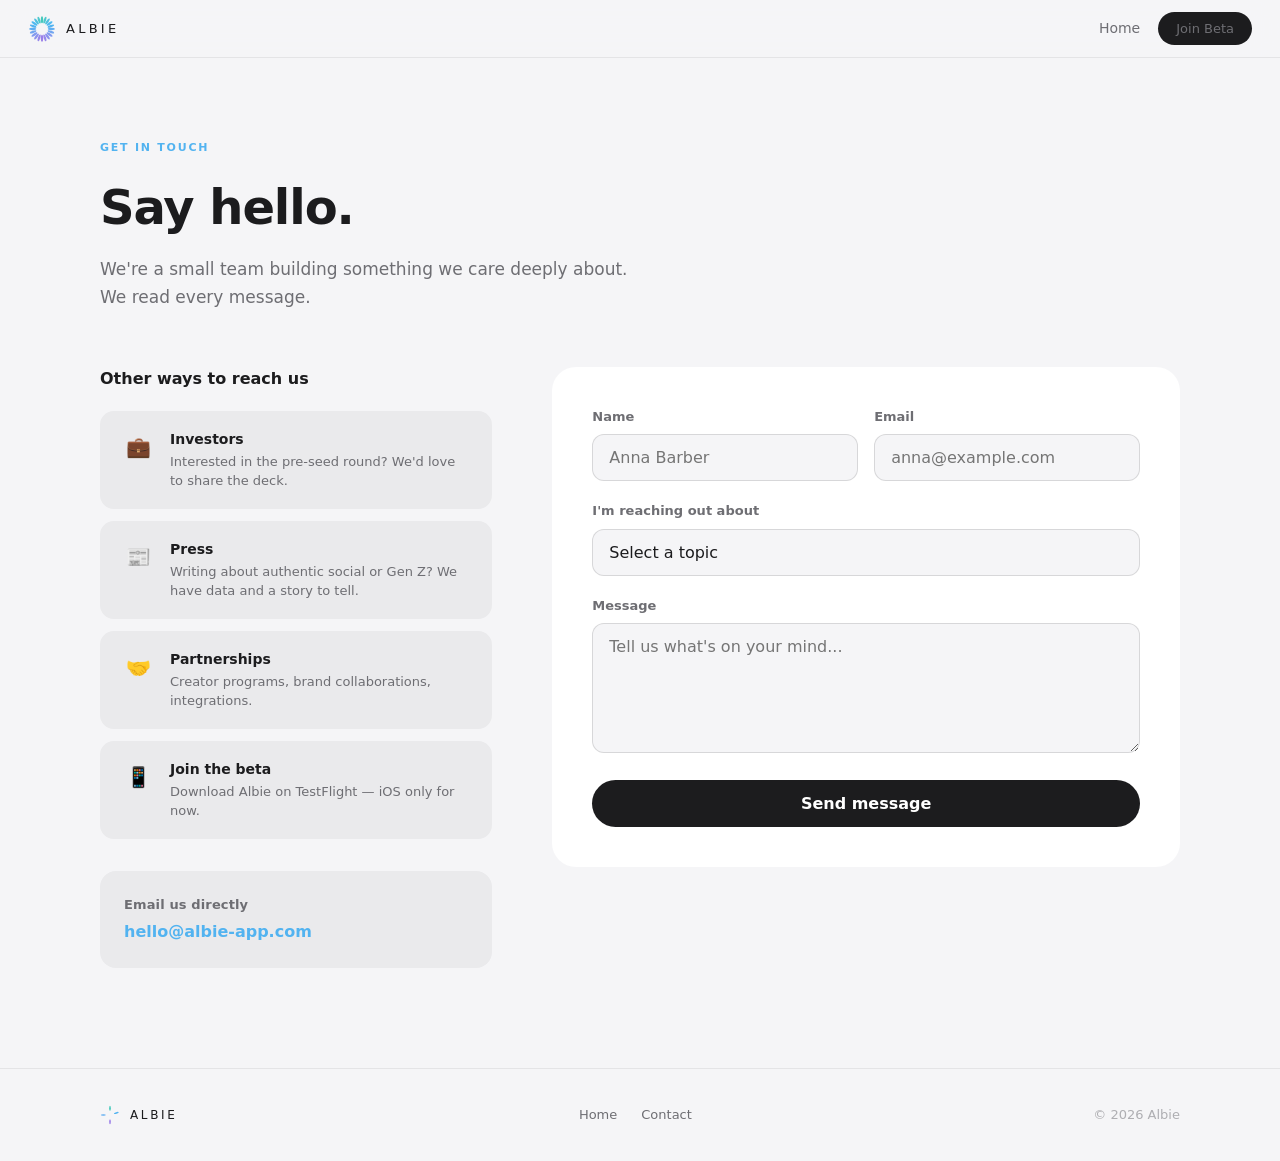
==== contact.html @ c2ff6866 "init: landing page and contact form" ====
<!DOCTYPE html>
<html lang="en">
<head>
  <meta charset="UTF-8">
  <meta name="viewport" content="width=device-width, initial-scale=1.0">
  <title>Contact — Albie</title>
  <meta name="description" content="Get in touch with the Albie team — investors, press, partnerships, or general questions.">
  <link rel="stylesheet" href="styles.css">
</head>
<body>

  <!-- ── Nav ── -->
  <nav>
    <a href="/" class="nav-logo">
      <svg class="logo-mark" width="28" height="28" viewBox="0 0 36 36" fill="none">
        <ellipse cx="18" cy="6" rx="1.5" ry="4.5" fill="#45C9BB" transform="rotate(0 18 18)"/>
        <ellipse cx="18" cy="6" rx="1.5" ry="4.5" fill="#4DC8CC" transform="rotate(18 18 18)"/>
        <ellipse cx="18" cy="6" rx="1.5" ry="4.5" fill="#52C0E0" transform="rotate(36 18 18)"/>
        <ellipse cx="18" cy="6" rx="1.5" ry="4.5" fill="#52BAF0" transform="rotate(54 18 18)"/>
        <ellipse cx="18" cy="6" rx="1.5" ry="4.5" fill="#52B3F0" transform="rotate(72 18 18)"/>
        <ellipse cx="18" cy="6" rx="1.5" ry="4.5" fill="#60AEF2" transform="rotate(90 18 18)"/>
        <ellipse cx="18" cy="6" rx="1.5" ry="4.5" fill="#72A6F0" transform="rotate(108 18 18)"/>
        <ellipse cx="18" cy="6" rx="1.5" ry="4.5" fill="#829BEF" transform="rotate(126 18 18)"/>
        <ellipse cx="18" cy="6" rx="1.5" ry="4.5" fill="#8E93ED" transform="rotate(144 18 18)"/>
        <ellipse cx="18" cy="6" rx="1.5" ry="4.5" fill="#9788EB" transform="rotate(162 18 18)"/>
        <ellipse cx="18" cy="6" rx="1.5" ry="4.5" fill="#9B7FE8" transform="rotate(180 18 18)"/>
        <ellipse cx="18" cy="6" rx="1.5" ry="4.5" fill="#9788EB" transform="rotate(198 18 18)"/>
        <ellipse cx="18" cy="6" rx="1.5" ry="4.5" fill="#8E93ED" transform="rotate(216 18 18)"/>
        <ellipse cx="18" cy="6" rx="1.5" ry="4.5" fill="#829BEF" transform="rotate(234 18 18)"/>
        <ellipse cx="18" cy="6" rx="1.5" ry="4.5" fill="#72A6F0" transform="rotate(252 18 18)"/>
        <ellipse cx="18" cy="6" rx="1.5" ry="4.5" fill="#60AEF2" transform="rotate(270 18 18)"/>
        <ellipse cx="18" cy="6" rx="1.5" ry="4.5" fill="#52B3F0" transform="rotate(288 18 18)"/>
        <ellipse cx="18" cy="6" rx="1.5" ry="4.5" fill="#52BAF0" transform="rotate(306 18 18)"/>
        <ellipse cx="18" cy="6" rx="1.5" ry="4.5" fill="#52C0E0" transform="rotate(324 18 18)"/>
        <ellipse cx="18" cy="6" rx="1.5" ry="4.5" fill="#4DC8CC" transform="rotate(342 18 18)"/>
      </svg>
      <span class="nav-wordmark">ALBIE</span>
    </a>
    <div class="nav-links">
      <a href="/">Home</a>
      <a href="https://testflight.apple.com/join/ATGr8Ppr" class="btn btn-primary" style="padding: 7px 18px; font-size: 13px;">Join Beta</a>
    </div>
  </nav>

  <!-- ── Contact ── -->
  <section class="contact-section">
    <div class="container">

      <div class="contact-header fade-in">
        <div class="eyebrow">Get in touch</div>
        <h1>Say hello.</h1>
        <p>We're a small team building something we care deeply about.<br>We read every message.</p>
      </div>

      <div class="contact-grid">

        <!-- Left: quick links -->
        <div class="contact-info fade-in">
          <h3>Other ways to reach us</h3>
          <div class="contact-links">

            <a id="investors" href="#contact-form" class="contact-link-item" onclick="document.querySelector('[name=type]').value='investors'">
              <div class="contact-link-icon">💼</div>
              <div>
                <div class="contact-link-label">Investors</div>
                <div class="contact-link-desc">Interested in the pre-seed round? We'd love to share the deck.</div>
              </div>
            </a>

            <a id="press" href="#contact-form" class="contact-link-item" onclick="document.querySelector('[name=type]').value='press'">
              <div class="contact-link-icon">📰</div>
              <div>
                <div class="contact-link-label">Press</div>
                <div class="contact-link-desc">Writing about authentic social or Gen Z? We have data and a story to tell.</div>
              </div>
            </a>

            <a href="#contact-form" class="contact-link-item" onclick="document.querySelector('[name=type]').value='partnerships'">
              <div class="contact-link-icon">🤝</div>
              <div>
                <div class="contact-link-label">Partnerships</div>
                <div class="contact-link-desc">Creator programs, brand collaborations, integrations.</div>
              </div>
            </a>

            <a href="https://testflight.apple.com/join/ATGr8Ppr" class="contact-link-item">
              <div class="contact-link-icon">📱</div>
              <div>
                <div class="contact-link-label">Join the beta</div>
                <div class="contact-link-desc">Download Albie on TestFlight — iOS only for now.</div>
              </div>
            </a>

          </div>

          <div style="margin-top: 32px; padding: 24px; background: var(--surface); border-radius: 16px;">
            <div style="font-size: 13px; font-weight: 600; color: var(--text-secondary); margin-bottom: 6px; letter-spacing: 0.01em;">Email us directly</div>
            <a href="mailto:hello@albie-app.com" style="font-size: 16px; font-weight: 600; color: var(--blue); text-decoration: none;">hello@albie-app.com</a>
          </div>
        </div>

        <!-- Right: form -->
        <div id="contact-form" class="fade-in">
          <div class="contact-form">

            <div id="form-wrapper">
              <!-- Replace YOUR_FORM_ID with your Formspree form ID after signing up at formspree.io -->
              <form action="https://formspree.io/f/YOUR_FORM_ID" method="POST" id="contact">

                <div class="form-row-2">
                  <div class="form-group">
                    <label for="name">Name</label>
                    <input type="text" id="name" name="name" placeholder="Anna Barber" required>
                  </div>
                  <div class="form-group">
                    <label for="email">Email</label>
                    <input type="email" id="email" name="email" placeholder="anna@example.com" required>
                  </div>
                </div>

                <div class="form-group">
                  <label for="type">I'm reaching out about</label>
                  <select id="type" name="type" required>
                    <option value="" disabled selected>Select a topic</option>
                    <option value="general">General inquiry</option>
                    <option value="investors">Investment / Pre-seed round</option>
                    <option value="press">Press / Media</option>
                    <option value="partnerships">Partnerships</option>
                    <option value="beta">Beta feedback</option>
                    <option value="other">Something else</option>
                  </select>
                </div>

                <div class="form-group">
                  <label for="message">Message</label>
                  <textarea id="message" name="message" placeholder="Tell us what's on your mind..." required></textarea>
                </div>

                <div class="form-submit">
                  <button type="submit" class="btn btn-primary" style="width: 100%; justify-content: center; font-size: 16px; padding: 14px;">
                    Send message
                  </button>
                </div>

              </form>
            </div>

            <div class="form-success" id="form-success">
              <div class="success-icon">✉️</div>
              <h3>Message sent.</h3>
              <p>Thanks for reaching out — we'll get back to you within a couple of days.</p>
            </div>

          </div>
        </div>

      </div>
    </div>
  </section>

  <!-- ── Footer ── -->
  <footer>
    <div class="footer-inner">
      <a href="/" class="footer-logo">
        <svg width="20" height="20" viewBox="0 0 36 36" fill="none">
          <ellipse cx="18" cy="6" rx="1.5" ry="4.5" fill="#45C9BB" transform="rotate(0 18 18)"/>
          <ellipse cx="18" cy="6" rx="1.5" ry="4.5" fill="#52B3F0" transform="rotate(72 18 18)"/>
          <ellipse cx="18" cy="6" rx="1.5" ry="4.5" fill="#9B7FE8" transform="rotate(180 18 18)"/>
          <ellipse cx="18" cy="6" rx="1.5" ry="4.5" fill="#60AEF2" transform="rotate(270 18 18)"/>
        </svg>
        <span class="footer-wordmark">ALBIE</span>
      </a>
      <div class="footer-links">
        <a href="/">Home</a>
        <a href="contact.html">Contact</a>
      </div>
      <span class="footer-copy">© 2026 Albie</span>
    </div>
  </footer>

  <script>
    // Fade-in on scroll
    const observer = new IntersectionObserver(
      entries => entries.forEach(e => { if (e.isIntersecting) e.target.classList.add('visible'); }),
      { threshold: 0.1, rootMargin: '0px 0px -40px 0px' }
    );
    document.querySelectorAll('.fade-in').forEach(el => observer.observe(el));

    // Form success state
    document.getElementById('contact').addEventListener('submit', async function(e) {
      e.preventDefault();
      const form = e.target;
      const data = new FormData(form);

      // Skip Formspree if placeholder ID is still in place
      if (form.action.includes('YOUR_FORM_ID')) {
        document.getElementById('form-wrapper').style.display = 'none';
        document.getElementById('form-success').style.display = 'block';
        return;
      }

      try {
        const res = await fetch(form.action, {
          method: 'POST', body: data,
          headers: { 'Accept': 'application/json' }
        });
        if (res.ok) {
          document.getElementById('form-wrapper').style.display = 'none';
          document.getElementById('form-success').style.display = 'block';
        } else {
          alert('Something went wrong. Please email us at hello@albie-app.com');
        }
      } catch {
        alert('Something went wrong. Please email us at hello@albie-app.com');
      }
    });
  </script>
</body>
</html>
---- styles.css ----
:root {
  --bg: #F5F5F7;
  --surface: #EAEAEC;
  --surface-alt: #E2E2E5;
  --text: #1C1C1E;
  --text-secondary: #6E6E73;
  --text-tertiary: #AEAEB2;
  --blue: #52B3F0;
  --purple: #9B7FE8;
  --teal: #45C9BB;
  --border: rgba(0,0,0,0.07);
  --border-strong: rgba(0,0,0,0.12);
  --radius: 20px;
  --max: 1080px;
}

*, *::before, *::after { box-sizing: border-box; margin: 0; padding: 0; }

html {
  font-family: -apple-system, BlinkMacSystemFont, 'Segoe UI', system-ui, sans-serif;
  background: var(--bg);
  color: var(--text);
  line-height: 1.5;
  -webkit-font-smoothing: antialiased;
  scroll-behavior: smooth;
}

/* ── Nav ── */
nav {
  position: fixed; top: 0; left: 0; right: 0; z-index: 100;
  display: flex; align-items: center; justify-content: space-between;
  padding: 0 28px; height: 58px;
  background: rgba(245,245,247,0.88);
  backdrop-filter: blur(20px);
  -webkit-backdrop-filter: blur(20px);
  border-bottom: 1px solid var(--border);
}

.nav-logo {
  display: flex; align-items: center; gap: 10px; text-decoration: none;
}
.nav-wordmark {
  font-size: 13px; font-weight: 400; letter-spacing: 0.25em; color: var(--text);
}
.nav-links { display: flex; align-items: center; gap: 4px; }
.nav-links a {
  font-size: 14px; font-weight: 500; color: var(--text-secondary);
  text-decoration: none; padding: 6px 14px; border-radius: 20px;
  transition: color 0.15s, background 0.15s;
}
.nav-links a:hover { color: var(--text); background: var(--surface); }

/* ── Buttons ── */
.btn {
  display: inline-flex; align-items: center; justify-content: center; gap: 8px;
  padding: 11px 24px; border-radius: 100px;
  font-size: 15px; font-weight: 600; text-decoration: none;
  transition: opacity 0.15s, transform 0.12s;
  cursor: pointer; border: none; font-family: inherit;
}
.btn:active { transform: scale(0.97); }
.btn-primary { background: var(--text); color: #fff; }
.btn-primary:hover { opacity: 0.82; }
.btn-ghost {
  background: transparent; color: var(--text);
  border: 1.5px solid var(--border-strong);
}
.btn-ghost:hover { background: var(--surface); }
.btn-blue { background: var(--blue); color: #fff; }
.btn-blue:hover { opacity: 0.88; }

/* ── Layout ── */
section { padding: 96px 28px; }
.container { max-width: var(--max); margin: 0 auto; }
.eyebrow {
  font-size: 11px; font-weight: 700; letter-spacing: 0.16em;
  text-transform: uppercase; color: var(--blue); margin-bottom: 14px;
}
.eyebrow.purple { color: var(--purple); }

/* ── Hero ── */
.hero {
  padding-top: 148px; padding-bottom: 100px;
  text-align: center;
}
.hero-logo {
  display: flex; align-items: center; justify-content: center;
  gap: 14px; margin-bottom: 52px;
}
.hero-wordmark {
  font-size: 26px; font-weight: 300; letter-spacing: 0.36em; color: var(--text);
}
.hero h1 {
  font-size: clamp(38px, 5.5vw, 66px); font-weight: 700;
  letter-spacing: -0.025em; line-height: 1.12; margin-bottom: 22px;
}
.hero h1 .blue { color: var(--blue); }
.hero > p {
  font-size: 19px; color: var(--text-secondary);
  max-width: 500px; margin: 0 auto 40px; line-height: 1.65;
}
.hero-cta { display: flex; gap: 12px; justify-content: center; flex-wrap: wrap; }
.hero-note { font-size: 13px; color: var(--text-tertiary); margin-top: 16px; }

/* ── Problem ── */
.problem-wrap {
  margin: 0 28px;
  background: var(--text); color: #fff;
  border-radius: 28px; padding: 96px 40px;
  text-align: center;
}
.problem-wrap h2 {
  font-size: clamp(32px, 5vw, 62px); font-weight: 700;
  letter-spacing: -0.025em; line-height: 1.12; margin-bottom: 20px;
}
.problem-wrap h2 .blue { color: var(--blue); }
.problem-wrap h2 .small { font-size: clamp(22px, 3.5vw, 44px); opacity: 0.5; font-weight: 400; display: block; margin-bottom: 8px; }
.divider-dot {
  width: 1px; height: 52px; background: rgba(255,255,255,0.18);
  margin: 0 auto 20px;
}
.problem-sub {
  font-size: 18px; opacity: 0.6; max-width: 460px; margin: 0 auto;
  line-height: 1.65;
}

/* ── Gap ── */
.gap { text-align: center; }
.gap h2 {
  font-size: clamp(28px, 4vw, 50px); font-weight: 700;
  letter-spacing: -0.022em; margin-bottom: 12px;
}
.gap h2 .purple { color: var(--purple); }
.gap-lead { color: var(--text-secondary); font-size: 17px; margin-bottom: 56px; }
.gap-cards {
  display: grid; grid-template-columns: repeat(auto-fit, minmax(270px, 1fr));
  gap: 14px; margin-bottom: 56px; text-align: left;
}
.gap-card { background: var(--surface); border-radius: var(--radius); padding: 40px 32px; }
.gap-card-platform {
  font-size: 10px; font-weight: 700; letter-spacing: 0.14em;
  text-transform: uppercase; color: var(--text-tertiary); margin-bottom: 14px;
}
.gap-card h3 { font-size: 20px; font-weight: 700; margin-bottom: 14px; }
.gap-card p { font-size: 15px; color: var(--text-secondary); line-height: 1.65; margin-bottom: 18px; }
.verdict { font-size: 14px; font-weight: 600; color: var(--purple); }
.gap-footer {
  font-size: 19px; color: var(--text-secondary); max-width: 640px; margin: 0 auto;
}
.gap-footer strong { color: var(--text); }
.gap-footer .blue { color: var(--blue); }

/* ── Solution ── */
.solution { text-align: center; }
.solution h2 {
  font-size: clamp(28px, 4vw, 50px); font-weight: 700;
  letter-spacing: -0.022em; margin-bottom: 16px;
}
.solution h2 .blue { color: var(--blue); }
.solution-lead {
  font-size: 18px; color: var(--text-secondary);
  max-width: 560px; margin: 0 auto 64px; line-height: 1.65;
}
.solution-grid {
  display: grid; grid-template-columns: repeat(auto-fit, minmax(195px, 1fr));
  gap: 14px; margin-bottom: 56px; text-align: left;
}
.solution-card { background: var(--surface); border-radius: var(--radius); padding: 32px 28px; }
.solution-card-icon {
  width: 42px; height: 42px; border-radius: 11px;
  background: var(--text); color: #fff;
  display: flex; align-items: center; justify-content: center;
  font-size: 19px; margin-bottom: 18px;
}
.solution-card h3 { font-size: 15px; font-weight: 700; margin-bottom: 8px; }
.solution-card p { font-size: 14px; color: var(--text-secondary); line-height: 1.6; }
.solution-quote {
  font-size: 19px; color: var(--text-secondary);
  max-width: 680px; margin: 0 auto; line-height: 1.65;
}
.solution-quote strong { color: var(--text); }
.solution-quote .blue { color: var(--blue); }

/* ── Stats ── */
.stats-wrap {
  background: var(--surface); border-radius: 28px;
  margin: 0 28px; padding: 80px 40px;
}
.stats-label {
  font-size: 11px; font-weight: 700; letter-spacing: 0.14em;
  text-transform: uppercase; color: var(--text-tertiary);
  text-align: center; margin-bottom: 56px;
}
.stats-grid {
  display: grid; grid-template-columns: repeat(auto-fit, minmax(200px, 1fr));
  gap: 40px; text-align: center;
}
.stat-num {
  font-size: 52px; font-weight: 700; line-height: 1;
  letter-spacing: -0.03em; margin-bottom: 12px;
}
.stat-num.blue { color: var(--blue); }
.stat-num.purple { color: var(--purple); }
.stat-title { font-size: 15px; font-weight: 600; margin-bottom: 6px; }
.stat-desc { font-size: 13px; color: var(--text-secondary); line-height: 1.5; }
.stats-footer {
  text-align: center; margin-top: 56px; padding-top: 40px;
  border-top: 1px solid var(--border-strong);
  font-size: 16px; color: var(--text-secondary);
}
.stats-footer .blue { color: var(--blue); font-weight: 600; }

/* ── CTA Banner ── */
.cta-banner { text-align: center; }
.cta-banner h2 {
  font-size: clamp(32px, 5vw, 58px); font-weight: 700;
  letter-spacing: -0.025em; line-height: 1.15; margin-bottom: 18px;
}
.cta-banner p {
  font-size: 18px; color: var(--text-secondary);
  max-width: 480px; margin: 0 auto 36px; line-height: 1.65;
}
.cta-note { font-size: 13px; color: var(--text-tertiary); margin-top: 14px; }

/* ── Footer ── */
footer {
  border-top: 1px solid var(--border);
  padding: 36px 28px;
}
.footer-inner {
  max-width: var(--max); margin: 0 auto;
  display: flex; align-items: center; justify-content: space-between;
  flex-wrap: wrap; gap: 16px;
}
.footer-logo { display: flex; align-items: center; gap: 10px; text-decoration: none; }
.footer-wordmark { font-size: 12px; letter-spacing: 0.22em; color: var(--text); }
.footer-links { display: flex; gap: 24px; }
.footer-links a {
  font-size: 13px; color: var(--text-secondary); text-decoration: none;
  transition: color 0.15s;
}
.footer-links a:hover { color: var(--text); }
.footer-copy { font-size: 13px; color: var(--text-tertiary); }

/* ── Contact page ── */
.contact-section { padding-top: 140px; padding-bottom: 100px; }
.contact-header { margin-bottom: 56px; }
.contact-header h1 {
  font-size: clamp(32px, 4vw, 48px); font-weight: 700;
  letter-spacing: -0.022em; margin-bottom: 12px;
}
.contact-header p { font-size: 17px; color: var(--text-secondary); line-height: 1.65; }

.contact-grid {
  display: grid; grid-template-columns: 1fr 1.6fr; gap: 60px; align-items: start;
}
.contact-info h3 { font-size: 16px; font-weight: 700; margin-bottom: 20px; }
.contact-links { display: flex; flex-direction: column; gap: 12px; }
.contact-link-item {
  display: flex; align-items: flex-start; gap: 14px;
  padding: 18px 20px; background: var(--surface);
  border-radius: 14px; text-decoration: none; color: inherit;
  transition: background 0.15s;
}
.contact-link-item:hover { background: var(--surface-alt); }
.contact-link-icon {
  font-size: 20px; flex-shrink: 0; width: 36px; height: 36px;
  display: flex; align-items: center; justify-content: center;
}
.contact-link-label { font-size: 14px; font-weight: 600; margin-bottom: 2px; }
.contact-link-desc { font-size: 13px; color: var(--text-secondary); }

.contact-form { background: #fff; border-radius: 24px; padding: 40px; }
.form-group { margin-bottom: 20px; }
.form-group label {
  display: block; font-size: 13px; font-weight: 600;
  color: var(--text-secondary); margin-bottom: 8px;
}
.form-group input,
.form-group select,
.form-group textarea {
  width: 100%; padding: 13px 16px;
  border-radius: 12px; border: 1.5px solid var(--border-strong);
  background: var(--bg); font-size: 16px; font-family: inherit;
  color: var(--text); outline: none; transition: border-color 0.2s;
  -webkit-appearance: none; appearance: none;
}
.form-group input:focus,
.form-group select:focus,
.form-group textarea:focus { border-color: var(--blue); }
.form-group textarea { resize: vertical; min-height: 130px; }
.form-row-2 { display: grid; grid-template-columns: 1fr 1fr; gap: 16px; }
.form-submit { margin-top: 8px; }
.form-success {
  display: none; text-align: center; padding: 60px 20px;
}
.form-success .success-icon { font-size: 48px; margin-bottom: 16px; }
.form-success h3 { font-size: 22px; font-weight: 700; margin-bottom: 10px; }
.form-success p { color: var(--text-secondary); font-size: 16px; }

/* ── Fade-in animation ── */
.fade-in {
  opacity: 0; transform: translateY(20px);
  transition: opacity 0.55s ease, transform 0.55s ease;
}
.fade-in.visible { opacity: 1; transform: translateY(0); }

/* ── Responsive ── */
@media (max-width: 740px) {
  nav { padding: 0 16px; }
  section { padding: 72px 16px; }
  .problem-wrap, .stats-wrap { margin: 0 12px; padding: 60px 24px; }
  .hero-wordmark { font-size: 20px; }
  .contact-grid { grid-template-columns: 1fr; gap: 36px; }
  .form-row-2 { grid-template-columns: 1fr; }
  .contact-form { padding: 28px 20px; }
  .footer-inner { flex-direction: column; align-items: flex-start; }
}
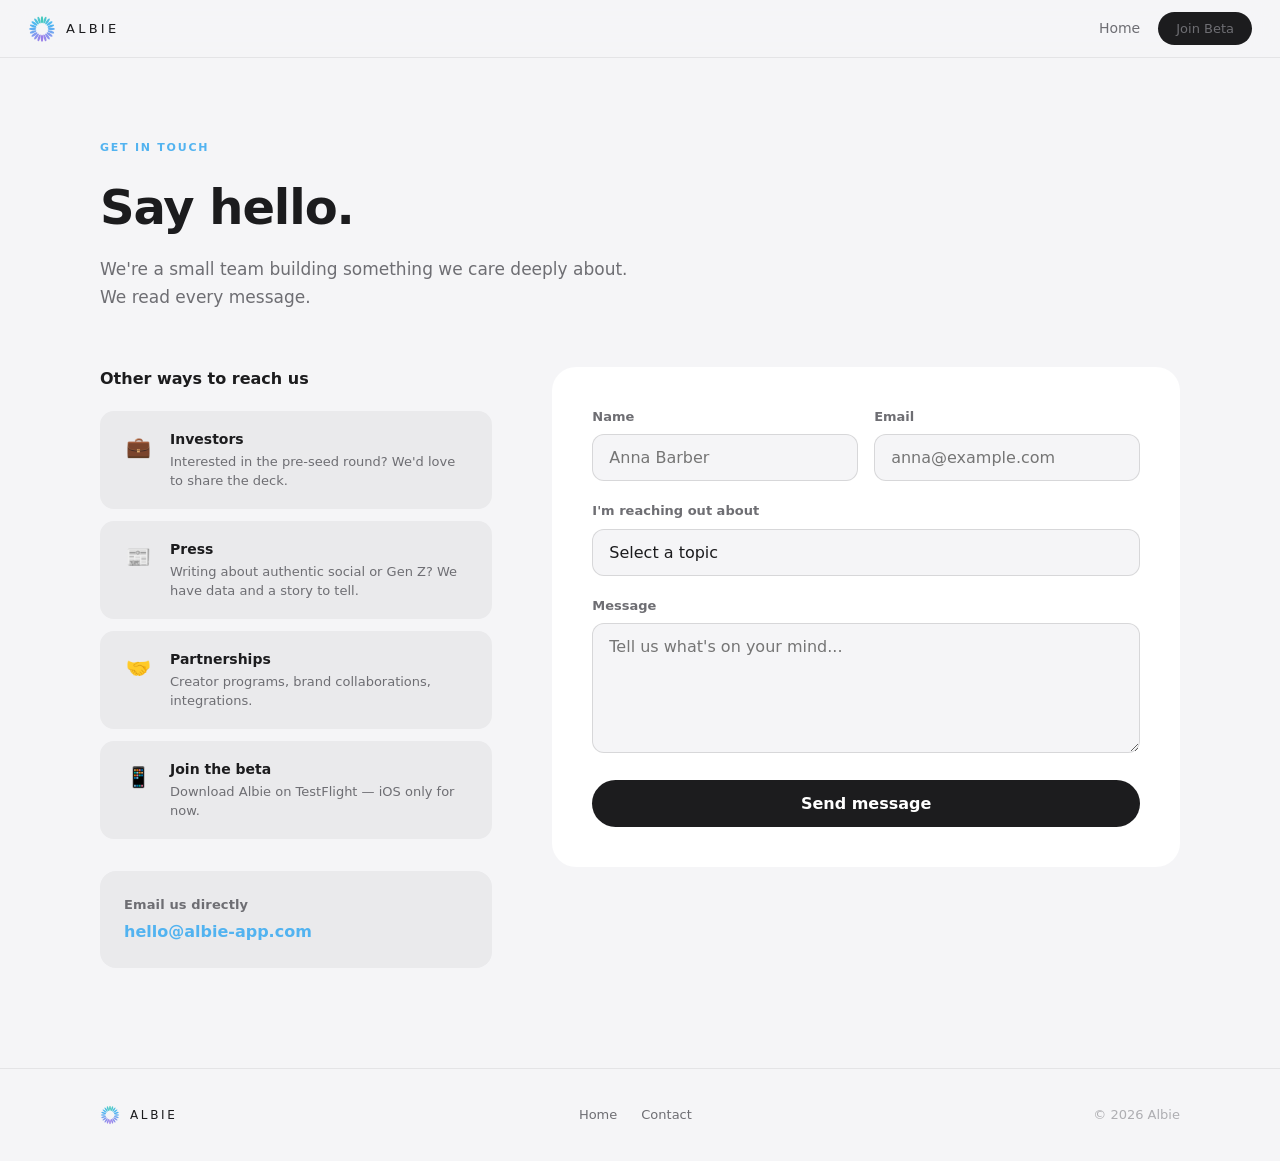
==== commit 0051ec2d: "feat: real logo, gradient hero, inline contact form, 100-photo copy fix Co-Authored-By: Claude Sonne" ====
--- a/contact.html
+++ b/contact.html
@@ -12,28 +12,7 @@
   <!-- ── Nav ── -->
   <nav>
     <a href="/" class="nav-logo">
-      <svg class="logo-mark" width="28" height="28" viewBox="0 0 36 36" fill="none">
-        <ellipse cx="18" cy="6" rx="1.5" ry="4.5" fill="#45C9BB" transform="rotate(0 18 18)"/>
-        <ellipse cx="18" cy="6" rx="1.5" ry="4.5" fill="#4DC8CC" transform="rotate(18 18 18)"/>
-        <ellipse cx="18" cy="6" rx="1.5" ry="4.5" fill="#52C0E0" transform="rotate(36 18 18)"/>
-        <ellipse cx="18" cy="6" rx="1.5" ry="4.5" fill="#52BAF0" transform="rotate(54 18 18)"/>
-        <ellipse cx="18" cy="6" rx="1.5" ry="4.5" fill="#52B3F0" transform="rotate(72 18 18)"/>
-        <ellipse cx="18" cy="6" rx="1.5" ry="4.5" fill="#60AEF2" transform="rotate(90 18 18)"/>
-        <ellipse cx="18" cy="6" rx="1.5" ry="4.5" fill="#72A6F0" transform="rotate(108 18 18)"/>
-        <ellipse cx="18" cy="6" rx="1.5" ry="4.5" fill="#829BEF" transform="rotate(126 18 18)"/>
-        <ellipse cx="18" cy="6" rx="1.5" ry="4.5" fill="#8E93ED" transform="rotate(144 18 18)"/>
-        <ellipse cx="18" cy="6" rx="1.5" ry="4.5" fill="#9788EB" transform="rotate(162 18 18)"/>
-        <ellipse cx="18" cy="6" rx="1.5" ry="4.5" fill="#9B7FE8" transform="rotate(180 18 18)"/>
-        <ellipse cx="18" cy="6" rx="1.5" ry="4.5" fill="#9788EB" transform="rotate(198 18 18)"/>
-        <ellipse cx="18" cy="6" rx="1.5" ry="4.5" fill="#8E93ED" transform="rotate(216 18 18)"/>
-        <ellipse cx="18" cy="6" rx="1.5" ry="4.5" fill="#829BEF" transform="rotate(234 18 18)"/>
-        <ellipse cx="18" cy="6" rx="1.5" ry="4.5" fill="#72A6F0" transform="rotate(252 18 18)"/>
-        <ellipse cx="18" cy="6" rx="1.5" ry="4.5" fill="#60AEF2" transform="rotate(270 18 18)"/>
-        <ellipse cx="18" cy="6" rx="1.5" ry="4.5" fill="#52B3F0" transform="rotate(288 18 18)"/>
-        <ellipse cx="18" cy="6" rx="1.5" ry="4.5" fill="#52BAF0" transform="rotate(306 18 18)"/>
-        <ellipse cx="18" cy="6" rx="1.5" ry="4.5" fill="#52C0E0" transform="rotate(324 18 18)"/>
-        <ellipse cx="18" cy="6" rx="1.5" ry="4.5" fill="#4DC8CC" transform="rotate(342 18 18)"/>
-      </svg>
+      <img src="/albie_logo.svg" class="logo-mark" width="28" height="28" alt="Albie">
       <span class="nav-wordmark">ALBIE</span>
     </a>
     <div class="nav-links">
@@ -104,8 +83,7 @@
           <div class="contact-form">
 
             <div id="form-wrapper">
-              <!-- Replace YOUR_FORM_ID with your Formspree form ID after signing up at formspree.io -->
-              <form action="https://formspree.io/f/YOUR_FORM_ID" method="POST" id="contact">
+              <form action="/api/contact" method="POST" id="contact">
 
                 <div class="form-row-2">
                   <div class="form-group">
@@ -162,12 +140,7 @@
   <footer>
     <div class="footer-inner">
       <a href="/" class="footer-logo">
-        <svg width="20" height="20" viewBox="0 0 36 36" fill="none">
-          <ellipse cx="18" cy="6" rx="1.5" ry="4.5" fill="#45C9BB" transform="rotate(0 18 18)"/>
-          <ellipse cx="18" cy="6" rx="1.5" ry="4.5" fill="#52B3F0" transform="rotate(72 18 18)"/>
-          <ellipse cx="18" cy="6" rx="1.5" ry="4.5" fill="#9B7FE8" transform="rotate(180 18 18)"/>
-          <ellipse cx="18" cy="6" rx="1.5" ry="4.5" fill="#60AEF2" transform="rotate(270 18 18)"/>
-        </svg>
+        <img src="/albie_logo.svg" width="20" height="20" alt="Albie">
         <span class="footer-wordmark">ALBIE</span>
       </a>
       <div class="footer-links">
@@ -190,19 +163,13 @@
     document.getElementById('contact').addEventListener('submit', async function(e) {
       e.preventDefault();
       const form = e.target;
-      const data = new FormData(form);
-
-      // Skip Formspree if placeholder ID is still in place
-      if (form.action.includes('YOUR_FORM_ID')) {
-        document.getElementById('form-wrapper').style.display = 'none';
-        document.getElementById('form-success').style.display = 'block';
-        return;
-      }
+      const data = Object.fromEntries(new FormData(form));
 
       try {
-        const res = await fetch(form.action, {
-          method: 'POST', body: data,
-          headers: { 'Accept': 'application/json' }
+        const res = await fetch('/api/contact', {
+          method: 'POST',
+          headers: { 'Content-Type': 'application/json' },
+          body: JSON.stringify(data),
         });
         if (res.ok) {
           document.getElementById('form-wrapper').style.display = 'none';
--- a/styles.css
+++ b/styles.css
@@ -298,6 +298,14 @@
 .form-success h3 { font-size: 22px; font-weight: 700; margin-bottom: 10px; }
 .form-success p { color: var(--text-secondary); font-size: 16px; }
 
+/* ── Gradient text ── */
+.gradient-text {
+  background: linear-gradient(135deg, var(--blue), var(--purple));
+  -webkit-background-clip: text;
+  -webkit-text-fill-color: transparent;
+  background-clip: text;
+}
+
 /* ── Fade-in animation ── */
 .fade-in {
   opacity: 0; transform: translateY(20px);
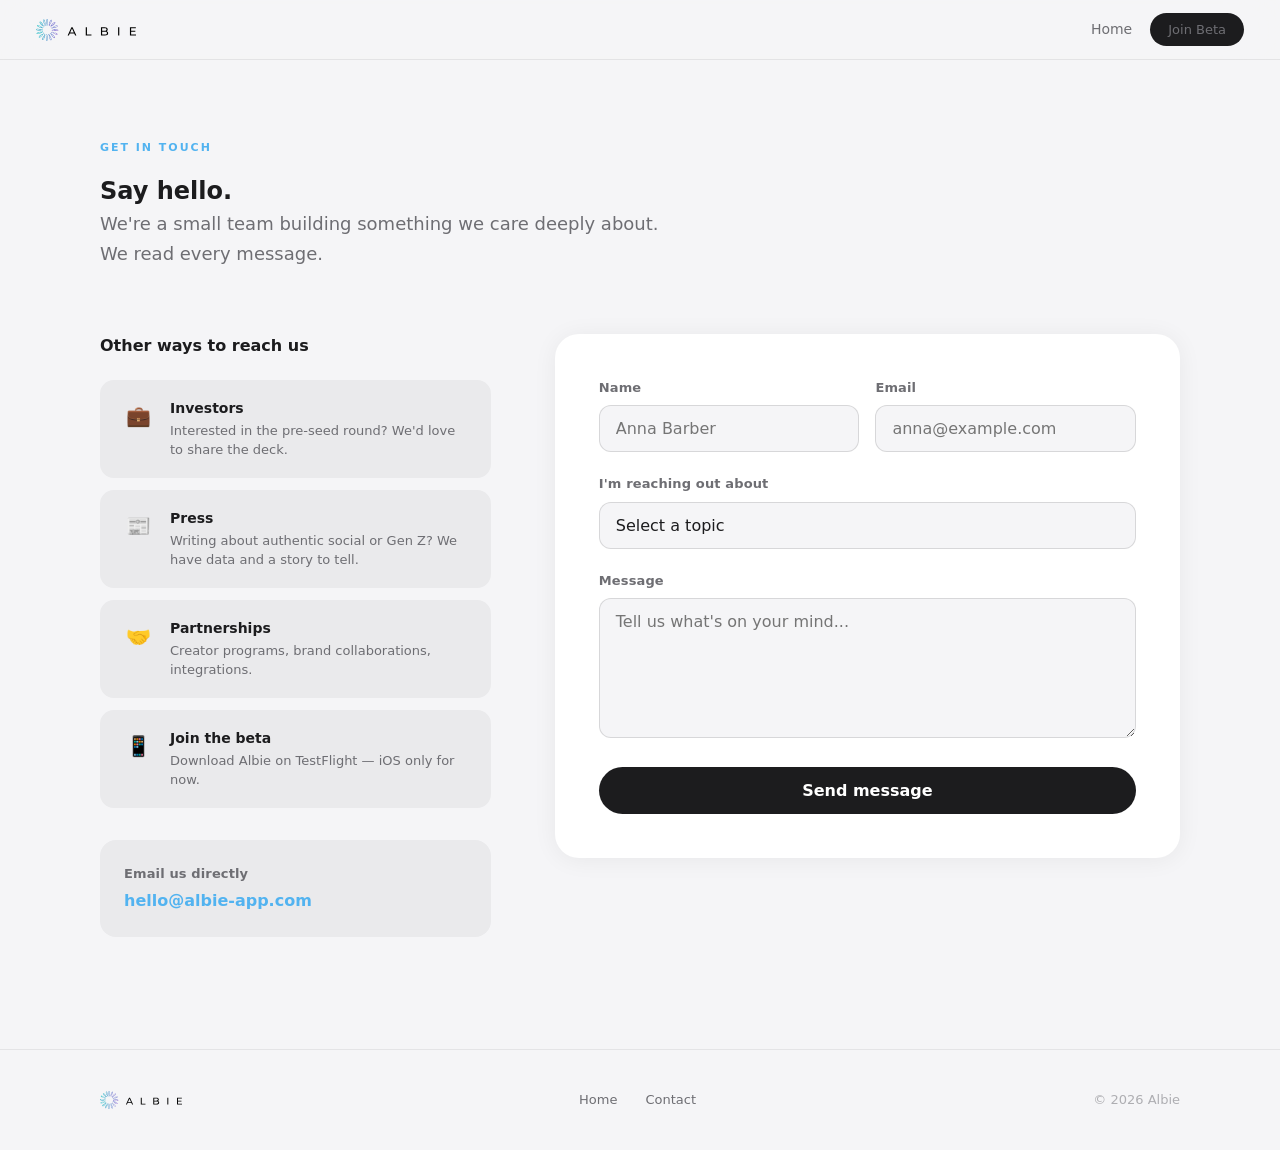
==== commit 3ac5ec5d: "fix: use real Albie logo, polish spacing and typography Co-Authored-By: Claude Sonnet 4.6 <noreply@a" ====
--- a/contact.html
+++ b/contact.html
@@ -12,8 +12,7 @@
   <!-- ── Nav ── -->
   <nav>
     <a href="/" class="nav-logo">
-      <img src="/albie_logo.svg" class="logo-mark" width="28" height="28" alt="Albie">
-      <span class="nav-wordmark">ALBIE</span>
+      <img src="/albie_logo.svg" height="22" style="width:auto;display:block;" alt="Albie">
     </a>
     <div class="nav-links">
       <a href="/">Home</a>
@@ -140,8 +139,7 @@
   <footer>
     <div class="footer-inner">
       <a href="/" class="footer-logo">
-        <img src="/albie_logo.svg" width="20" height="20" alt="Albie">
-        <span class="footer-wordmark">ALBIE</span>
+        <img src="/albie_logo.svg" height="18" style="width:auto;display:block;" alt="Albie">
       </a>
       <div class="footer-links">
         <a href="/">Home</a>
--- a/styles.css
+++ b/styles.css
@@ -29,19 +29,14 @@
 nav {
   position: fixed; top: 0; left: 0; right: 0; z-index: 100;
   display: flex; align-items: center; justify-content: space-between;
-  padding: 0 28px; height: 58px;
-  background: rgba(245,245,247,0.88);
-  backdrop-filter: blur(20px);
-  -webkit-backdrop-filter: blur(20px);
+  padding: 0 36px; height: 60px;
+  background: rgba(245,245,247,0.9);
+  backdrop-filter: blur(24px);
+  -webkit-backdrop-filter: blur(24px);
   border-bottom: 1px solid var(--border);
 }
 
-.nav-logo {
-  display: flex; align-items: center; gap: 10px; text-decoration: none;
-}
-.nav-wordmark {
-  font-size: 13px; font-weight: 400; letter-spacing: 0.25em; color: var(--text);
-}
+.nav-logo { display: flex; align-items: center; text-decoration: none; }
 .nav-links { display: flex; align-items: center; gap: 4px; }
 .nav-links a {
   font-size: 14px; font-weight: 500; color: var(--text-secondary);
@@ -66,86 +61,93 @@
   border: 1.5px solid var(--border-strong);
 }
 .btn-ghost:hover { background: var(--surface); }
-.btn-blue { background: var(--blue); color: #fff; }
-.btn-blue:hover { opacity: 0.88; }
 
 /* ── Layout ── */
-section { padding: 96px 28px; }
+section { padding: 112px 36px; }
 .container { max-width: var(--max); margin: 0 auto; }
 .eyebrow {
-  font-size: 11px; font-weight: 700; letter-spacing: 0.16em;
-  text-transform: uppercase; color: var(--blue); margin-bottom: 14px;
+  font-size: 11px; font-weight: 700; letter-spacing: 0.18em;
+  text-transform: uppercase; color: var(--blue); margin-bottom: 16px;
 }
 .eyebrow.purple { color: var(--purple); }
+
+/* ── Gradient text ── */
+.gradient-text {
+  background: linear-gradient(135deg, var(--blue) 0%, var(--purple) 100%);
+  -webkit-background-clip: text;
+  -webkit-text-fill-color: transparent;
+  background-clip: text;
+}
 
 /* ── Hero ── */
 .hero {
-  padding-top: 148px; padding-bottom: 100px;
+  padding-top: 160px; padding-bottom: 120px;
   text-align: center;
 }
 .hero-logo {
   display: flex; align-items: center; justify-content: center;
-  gap: 14px; margin-bottom: 52px;
-}
-.hero-wordmark {
-  font-size: 26px; font-weight: 300; letter-spacing: 0.36em; color: var(--text);
+  margin-bottom: 56px;
 }
 .hero h1 {
-  font-size: clamp(38px, 5.5vw, 66px); font-weight: 700;
-  letter-spacing: -0.025em; line-height: 1.12; margin-bottom: 22px;
-}
-.hero h1 .blue { color: var(--blue); }
-.hero > p {
-  font-size: 19px; color: var(--text-secondary);
-  max-width: 500px; margin: 0 auto 40px; line-height: 1.65;
+  font-size: clamp(42px, 6vw, 72px); font-weight: 700;
+  letter-spacing: -0.03em; line-height: 1.1; margin-bottom: 28px;
+}
+.hero-sub {
+  font-size: 20px; color: var(--text-secondary);
+  max-width: 480px; margin: 0 auto 48px; line-height: 1.7;
 }
 .hero-cta { display: flex; gap: 12px; justify-content: center; flex-wrap: wrap; }
-.hero-note { font-size: 13px; color: var(--text-tertiary); margin-top: 16px; }
+.hero-note { font-size: 13px; color: var(--text-tertiary); margin-top: 20px; letter-spacing: 0.02em; }
 
 /* ── Problem ── */
 .problem-wrap {
-  margin: 0 28px;
+  margin: 0 36px;
   background: var(--text); color: #fff;
-  border-radius: 28px; padding: 96px 40px;
+  border-radius: 32px; padding: 112px 48px;
   text-align: center;
 }
 .problem-wrap h2 {
-  font-size: clamp(32px, 5vw, 62px); font-weight: 700;
-  letter-spacing: -0.025em; line-height: 1.12; margin-bottom: 20px;
+  font-size: clamp(34px, 5.5vw, 68px); font-weight: 700;
+  letter-spacing: -0.03em; line-height: 1.1; margin-bottom: 24px;
 }
 .problem-wrap h2 .blue { color: var(--blue); }
-.problem-wrap h2 .small { font-size: clamp(22px, 3.5vw, 44px); opacity: 0.5; font-weight: 400; display: block; margin-bottom: 8px; }
+.problem-wrap h2 .small { font-size: clamp(22px, 3.5vw, 44px); opacity: 0.45; font-weight: 400; display: block; margin-bottom: 10px; }
 .divider-dot {
-  width: 1px; height: 52px; background: rgba(255,255,255,0.18);
-  margin: 0 auto 20px;
+  width: 1px; height: 56px; background: rgba(255,255,255,0.15);
+  margin: 0 auto 24px;
 }
 .problem-sub {
-  font-size: 18px; opacity: 0.6; max-width: 460px; margin: 0 auto;
-  line-height: 1.65;
+  font-size: 19px; opacity: 0.55; max-width: 460px; margin: 0 auto;
+  line-height: 1.7;
 }
 
 /* ── Gap ── */
 .gap { text-align: center; }
 .gap h2 {
-  font-size: clamp(28px, 4vw, 50px); font-weight: 700;
-  letter-spacing: -0.022em; margin-bottom: 12px;
+  font-size: clamp(28px, 4.5vw, 54px); font-weight: 700;
+  letter-spacing: -0.025em; margin-bottom: 14px;
 }
 .gap h2 .purple { color: var(--purple); }
-.gap-lead { color: var(--text-secondary); font-size: 17px; margin-bottom: 56px; }
+.gap-lead { color: var(--text-secondary); font-size: 18px; margin-bottom: 64px; }
 .gap-cards {
   display: grid; grid-template-columns: repeat(auto-fit, minmax(270px, 1fr));
-  gap: 14px; margin-bottom: 56px; text-align: left;
-}
-.gap-card { background: var(--surface); border-radius: var(--radius); padding: 40px 32px; }
+  gap: 16px; margin-bottom: 64px; text-align: left;
+}
+.gap-card {
+  background: var(--surface); border-radius: var(--radius); padding: 44px 36px;
+  transition: background 0.2s;
+}
+.gap-card:hover { background: var(--surface-alt); }
 .gap-card-platform {
-  font-size: 10px; font-weight: 700; letter-spacing: 0.14em;
-  text-transform: uppercase; color: var(--text-tertiary); margin-bottom: 14px;
-}
-.gap-card h3 { font-size: 20px; font-weight: 700; margin-bottom: 14px; }
-.gap-card p { font-size: 15px; color: var(--text-secondary); line-height: 1.65; margin-bottom: 18px; }
+  font-size: 10px; font-weight: 700; letter-spacing: 0.16em;
+  text-transform: uppercase; color: var(--text-tertiary); margin-bottom: 16px;
+}
+.gap-card h3 { font-size: 22px; font-weight: 700; margin-bottom: 14px; letter-spacing: -0.01em; }
+.gap-card p { font-size: 15px; color: var(--text-secondary); line-height: 1.7; margin-bottom: 20px; }
 .verdict { font-size: 14px; font-weight: 600; color: var(--purple); }
 .gap-footer {
-  font-size: 19px; color: var(--text-secondary); max-width: 640px; margin: 0 auto;
+  font-size: 20px; color: var(--text-secondary); max-width: 640px; margin: 0 auto;
+  line-height: 1.6;
 }
 .gap-footer strong { color: var(--text); }
 .gap-footer .blue { color: var(--blue); }
@@ -153,108 +155,92 @@
 /* ── Solution ── */
 .solution { text-align: center; }
 .solution h2 {
-  font-size: clamp(28px, 4vw, 50px); font-weight: 700;
-  letter-spacing: -0.022em; margin-bottom: 16px;
+  font-size: clamp(28px, 4.5vw, 54px); font-weight: 700;
+  letter-spacing: -0.025em; margin-bottom: 18px;
 }
 .solution h2 .blue { color: var(--blue); }
 .solution-lead {
-  font-size: 18px; color: var(--text-secondary);
-  max-width: 560px; margin: 0 auto 64px; line-height: 1.65;
+  font-size: 19px; color: var(--text-secondary);
+  max-width: 560px; margin: 0 auto 72px; line-height: 1.7;
 }
 .solution-grid {
   display: grid; grid-template-columns: repeat(auto-fit, minmax(195px, 1fr));
-  gap: 14px; margin-bottom: 56px; text-align: left;
-}
-.solution-card { background: var(--surface); border-radius: var(--radius); padding: 32px 28px; }
+  gap: 16px; margin-bottom: 64px; text-align: left;
+}
+.solution-card {
+  background: var(--surface); border-radius: var(--radius); padding: 36px 30px;
+  transition: background 0.2s;
+}
+.solution-card:hover { background: var(--surface-alt); }
 .solution-card-icon {
-  width: 42px; height: 42px; border-radius: 11px;
+  width: 44px; height: 44px; border-radius: 12px;
   background: var(--text); color: #fff;
   display: flex; align-items: center; justify-content: center;
-  font-size: 19px; margin-bottom: 18px;
-}
-.solution-card h3 { font-size: 15px; font-weight: 700; margin-bottom: 8px; }
-.solution-card p { font-size: 14px; color: var(--text-secondary); line-height: 1.6; }
+  font-size: 20px; margin-bottom: 20px;
+}
+.solution-card h3 { font-size: 15px; font-weight: 700; margin-bottom: 10px; letter-spacing: -0.005em; }
+.solution-card p { font-size: 14px; color: var(--text-secondary); line-height: 1.65; }
 .solution-quote {
-  font-size: 19px; color: var(--text-secondary);
-  max-width: 680px; margin: 0 auto; line-height: 1.65;
+  font-size: 20px; color: var(--text-secondary);
+  max-width: 680px; margin: 0 auto; line-height: 1.7;
 }
 .solution-quote strong { color: var(--text); }
 .solution-quote .blue { color: var(--blue); }
 
 /* ── Stats ── */
 .stats-wrap {
-  background: var(--surface); border-radius: 28px;
-  margin: 0 28px; padding: 80px 40px;
+  background: var(--surface); border-radius: 32px;
+  margin: 0 36px; padding: 96px 48px;
 }
 .stats-label {
-  font-size: 11px; font-weight: 700; letter-spacing: 0.14em;
+  font-size: 11px; font-weight: 700; letter-spacing: 0.16em;
   text-transform: uppercase; color: var(--text-tertiary);
-  text-align: center; margin-bottom: 56px;
+  text-align: center; margin-bottom: 64px;
 }
 .stats-grid {
   display: grid; grid-template-columns: repeat(auto-fit, minmax(200px, 1fr));
-  gap: 40px; text-align: center;
+  gap: 48px; text-align: center;
 }
 .stat-num {
-  font-size: 52px; font-weight: 700; line-height: 1;
-  letter-spacing: -0.03em; margin-bottom: 12px;
+  font-size: 56px; font-weight: 700; line-height: 1;
+  letter-spacing: -0.035em; margin-bottom: 14px;
 }
 .stat-num.blue { color: var(--blue); }
 .stat-num.purple { color: var(--purple); }
-.stat-title { font-size: 15px; font-weight: 600; margin-bottom: 6px; }
-.stat-desc { font-size: 13px; color: var(--text-secondary); line-height: 1.5; }
+.stat-title { font-size: 15px; font-weight: 600; margin-bottom: 8px; letter-spacing: -0.005em; }
+.stat-desc { font-size: 13px; color: var(--text-secondary); line-height: 1.6; }
 .stats-footer {
-  text-align: center; margin-top: 56px; padding-top: 40px;
+  text-align: center; margin-top: 64px; padding-top: 48px;
   border-top: 1px solid var(--border-strong);
-  font-size: 16px; color: var(--text-secondary);
+  font-size: 17px; color: var(--text-secondary); line-height: 1.6;
 }
 .stats-footer .blue { color: var(--blue); font-weight: 600; }
 
 /* ── CTA Banner ── */
 .cta-banner { text-align: center; }
 .cta-banner h2 {
-  font-size: clamp(32px, 5vw, 58px); font-weight: 700;
-  letter-spacing: -0.025em; line-height: 1.15; margin-bottom: 18px;
+  font-size: clamp(34px, 5.5vw, 64px); font-weight: 700;
+  letter-spacing: -0.03em; line-height: 1.12; margin-bottom: 20px;
 }
 .cta-banner p {
-  font-size: 18px; color: var(--text-secondary);
-  max-width: 480px; margin: 0 auto 36px; line-height: 1.65;
-}
-.cta-note { font-size: 13px; color: var(--text-tertiary); margin-top: 14px; }
-
-/* ── Footer ── */
-footer {
-  border-top: 1px solid var(--border);
-  padding: 36px 28px;
-}
-.footer-inner {
-  max-width: var(--max); margin: 0 auto;
-  display: flex; align-items: center; justify-content: space-between;
-  flex-wrap: wrap; gap: 16px;
-}
-.footer-logo { display: flex; align-items: center; gap: 10px; text-decoration: none; }
-.footer-wordmark { font-size: 12px; letter-spacing: 0.22em; color: var(--text); }
-.footer-links { display: flex; gap: 24px; }
-.footer-links a {
-  font-size: 13px; color: var(--text-secondary); text-decoration: none;
-  transition: color 0.15s;
-}
-.footer-links a:hover { color: var(--text); }
-.footer-copy { font-size: 13px; color: var(--text-tertiary); }
+  font-size: 19px; color: var(--text-secondary);
+  max-width: 480px; margin: 0 auto 40px; line-height: 1.7;
+}
+.cta-note { font-size: 14px; color: var(--text-tertiary); margin-top: 16px; }
 
 /* ── Contact page ── */
-.contact-section { padding-top: 140px; padding-bottom: 100px; }
-.contact-header { margin-bottom: 56px; }
-.contact-header h1 {
-  font-size: clamp(32px, 4vw, 48px); font-weight: 700;
-  letter-spacing: -0.022em; margin-bottom: 12px;
-}
-.contact-header p { font-size: 17px; color: var(--text-secondary); line-height: 1.65; }
+.contact-section { padding-top: 140px; padding-bottom: 112px; }
+.contact-header { margin-bottom: 64px; }
+.contact-header h2 {
+  font-size: clamp(32px, 4.5vw, 52px); font-weight: 700;
+  letter-spacing: -0.025em; margin-bottom: 14px;
+}
+.contact-header p { font-size: 18px; color: var(--text-secondary); line-height: 1.7; }
 
 .contact-grid {
-  display: grid; grid-template-columns: 1fr 1.6fr; gap: 60px; align-items: start;
-}
-.contact-info h3 { font-size: 16px; font-weight: 700; margin-bottom: 20px; }
+  display: grid; grid-template-columns: 1fr 1.6fr; gap: 64px; align-items: start;
+}
+.contact-info h3 { font-size: 16px; font-weight: 700; margin-bottom: 22px; }
 .contact-links { display: flex; flex-direction: column; gap: 12px; }
 .contact-link-item {
   display: flex; align-items: flex-start; gap: 14px;
@@ -268,13 +254,13 @@
   display: flex; align-items: center; justify-content: center;
 }
 .contact-link-label { font-size: 14px; font-weight: 600; margin-bottom: 2px; }
-.contact-link-desc { font-size: 13px; color: var(--text-secondary); }
-
-.contact-form { background: #fff; border-radius: 24px; padding: 40px; }
-.form-group { margin-bottom: 20px; }
+.contact-link-desc { font-size: 13px; color: var(--text-secondary); line-height: 1.5; }
+
+.contact-form { background: #fff; border-radius: 24px; padding: 44px; box-shadow: 0 2px 24px rgba(0,0,0,0.06); }
+.form-group { margin-bottom: 22px; }
 .form-group label {
   display: block; font-size: 13px; font-weight: 600;
-  color: var(--text-secondary); margin-bottom: 8px;
+  color: var(--text-secondary); margin-bottom: 8px; letter-spacing: 0.01em;
 }
 .form-group input,
 .form-group select,
@@ -288,39 +274,51 @@
 .form-group input:focus,
 .form-group select:focus,
 .form-group textarea:focus { border-color: var(--blue); }
-.form-group textarea { resize: vertical; min-height: 130px; }
+.form-group textarea { resize: vertical; min-height: 140px; }
 .form-row-2 { display: grid; grid-template-columns: 1fr 1fr; gap: 16px; }
 .form-submit { margin-top: 8px; }
 .form-success {
-  display: none; text-align: center; padding: 60px 20px;
-}
-.form-success .success-icon { font-size: 48px; margin-bottom: 16px; }
+  display: none; text-align: center; padding: 64px 20px;
+}
+.form-success .success-icon { font-size: 48px; margin-bottom: 18px; }
 .form-success h3 { font-size: 22px; font-weight: 700; margin-bottom: 10px; }
 .form-success p { color: var(--text-secondary); font-size: 16px; }
 
-/* ── Gradient text ── */
-.gradient-text {
-  background: linear-gradient(135deg, var(--blue), var(--purple));
-  -webkit-background-clip: text;
-  -webkit-text-fill-color: transparent;
-  background-clip: text;
-}
+/* ── Footer ── */
+footer {
+  border-top: 1px solid var(--border);
+  padding: 40px 36px;
+}
+.footer-inner {
+  max-width: var(--max); margin: 0 auto;
+  display: flex; align-items: center; justify-content: space-between;
+  flex-wrap: wrap; gap: 16px;
+}
+.footer-logo { display: flex; align-items: center; text-decoration: none; }
+.footer-links { display: flex; gap: 28px; }
+.footer-links a {
+  font-size: 13px; color: var(--text-secondary); text-decoration: none;
+  transition: color 0.15s;
+}
+.footer-links a:hover { color: var(--text); }
+.footer-copy { font-size: 13px; color: var(--text-tertiary); }
 
 /* ── Fade-in animation ── */
 .fade-in {
-  opacity: 0; transform: translateY(20px);
-  transition: opacity 0.55s ease, transform 0.55s ease;
+  opacity: 0; transform: translateY(24px);
+  transition: opacity 0.6s ease, transform 0.6s ease;
 }
 .fade-in.visible { opacity: 1; transform: translateY(0); }
 
 /* ── Responsive ── */
 @media (max-width: 740px) {
-  nav { padding: 0 16px; }
-  section { padding: 72px 16px; }
-  .problem-wrap, .stats-wrap { margin: 0 12px; padding: 60px 24px; }
-  .hero-wordmark { font-size: 20px; }
-  .contact-grid { grid-template-columns: 1fr; gap: 36px; }
+  nav { padding: 0 20px; }
+  section { padding: 80px 20px; }
+  .problem-wrap, .stats-wrap { margin: 0 16px; padding: 64px 28px; }
+  .contact-grid { grid-template-columns: 1fr; gap: 40px; }
   .form-row-2 { grid-template-columns: 1fr; }
   .contact-form { padding: 28px 20px; }
   .footer-inner { flex-direction: column; align-items: flex-start; }
-}
+  .hero { padding-top: 120px; padding-bottom: 80px; }
+  .hero-sub { font-size: 17px; }
+}
